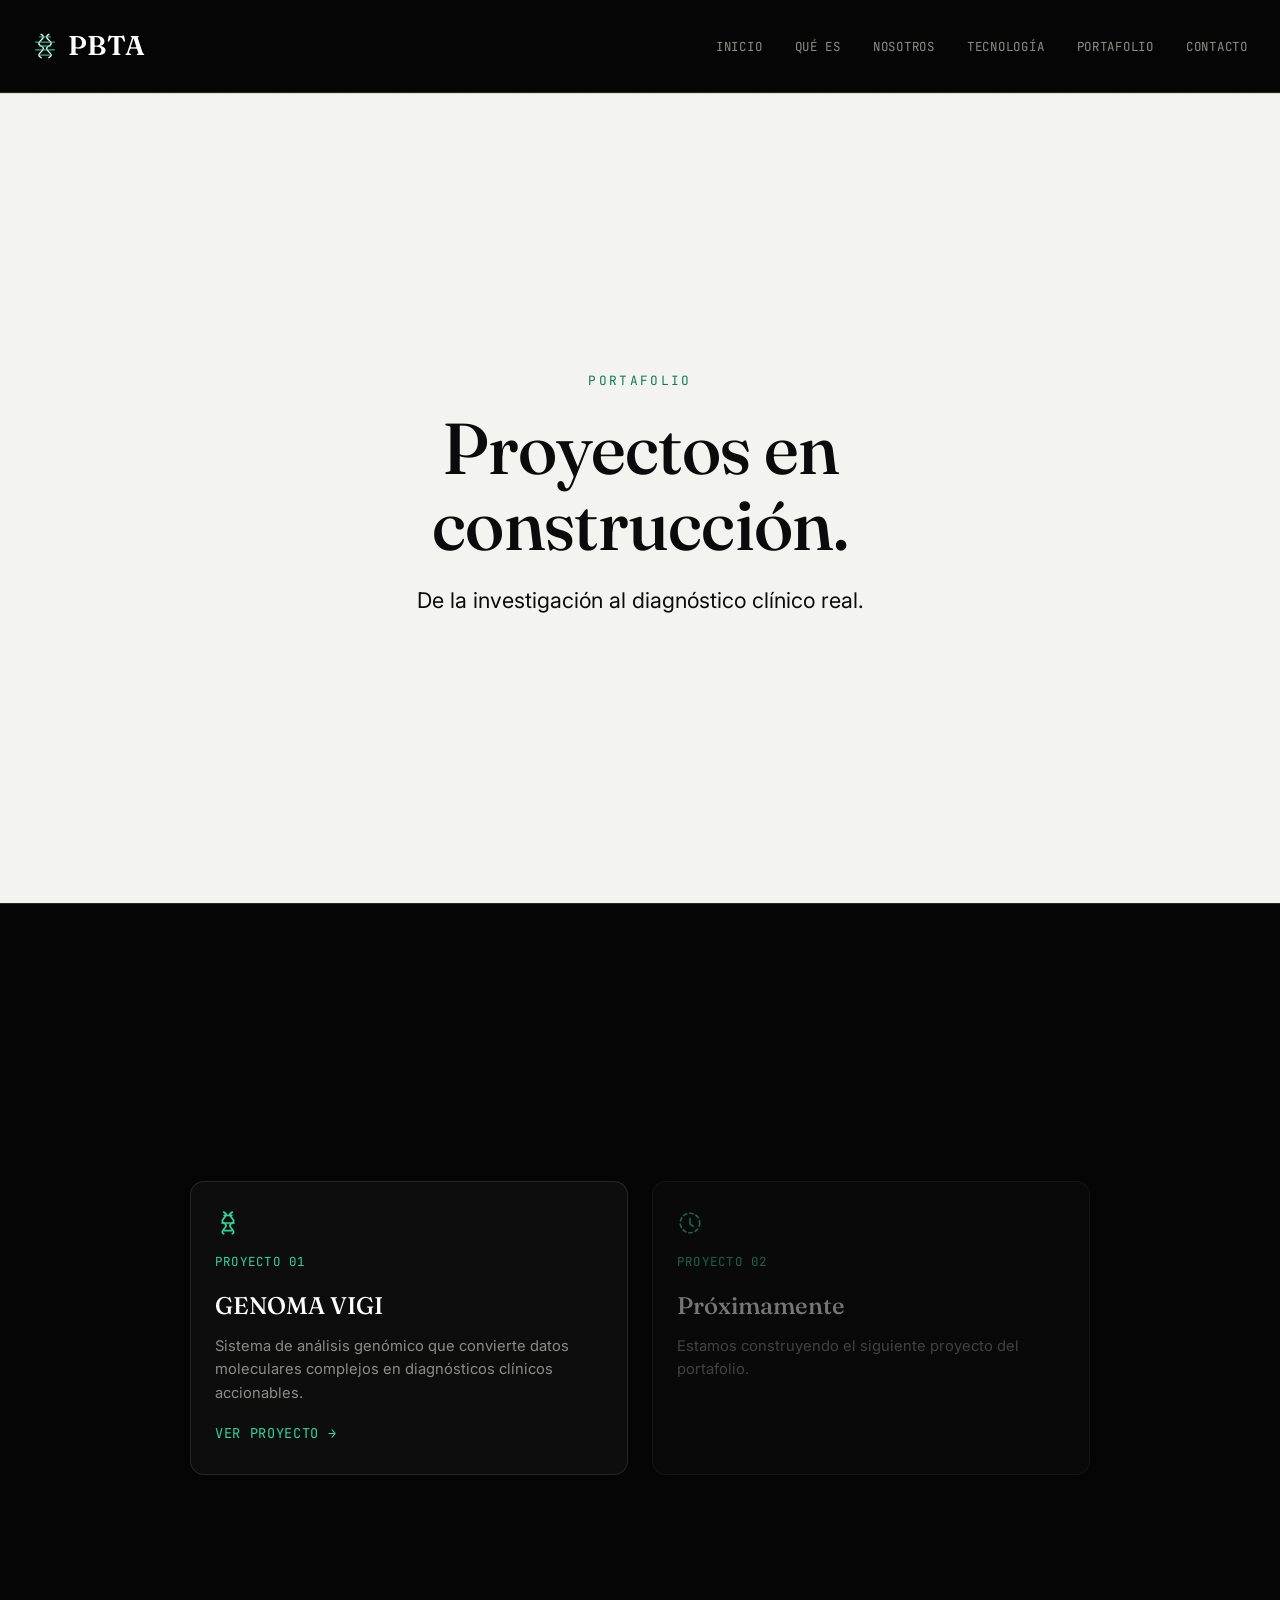
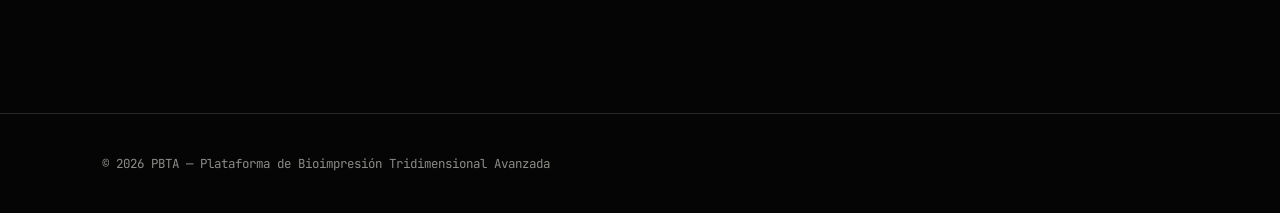
==== portafolio.html @ f03fcfa2 "VERSION 0.1.0 Se agrega el portafolio de trabajo con Genoma Vigi y se cambia la paleta de colores" ====
<!DOCTYPE html>
<html lang="es">
<head>
  <meta charset="UTF-8">
  <meta name="viewport" content="width=device-width, initial-scale=1.0">
  <title>Portafolio — PBTA</title>
  <link rel="preconnect" href="https://fonts.googleapis.com">
  <link rel="preconnect" href="https://fonts.gstatic.com" crossorigin>
  <link href="https://fonts.googleapis.com/css2?family=Fraunces:ital,opsz,wght@0,9..144,300;0,9..144,500;0,9..144,600;1,9..144,400&family=Inter:wght@400;500&family=JetBrains+Mono:wght@400;500&display=swap" rel="stylesheet">
  <link rel="stylesheet" href="style.css">
</head>
<body>

  <div class="grain" aria-hidden="true"></div>

  <!-- Encabezado / navegación -->
  <header class="site-header">
    <a href="index.html" style="text-decoration:none;">
      <div class="logo">
        <svg class="logo-mark" viewBox="0 0 40 40" xmlns="http://www.w3.org/2000/svg" aria-hidden="true">
          <path d="M14 2 C 26 8, 2 14, 14 20 C 26 26, 2 32, 14 38" class="dna-strand" />
          <path d="M26 2 C 14 8, 38 14, 26 20 C 14 26, 38 32, 26 38" class="dna-strand" />
          <line x1="11" y1="6" x2="29" y2="6" class="dna-rung" />
          <line x1="5" y1="14" x2="35" y2="14" class="dna-rung" />
          <line x1="11" y1="20" x2="29" y2="20" class="dna-rung" />
          <line x1="5" y1="26" x2="35" y2="26" class="dna-rung" />
          <line x1="11" y1="34" x2="29" y2="34" class="dna-rung" />
        </svg>
        <span>PBTA</span>
      </div>
    </a>
    <nav>
      <a href="index.html#inicio">Inicio</a>
      <a href="index.html#que-es">Qué es</a>
      <a href="index.html#nosotros">Nosotros</a>
      <a href="index.html#tecnologia">Tecnología</a>
      <a href="portafolio.html">Portafolio</a>
      <a href="index.html#contacto">Contacto</a>
    </nav>
  </header>

  <!-- Encabezado del portafolio -->
  <section class="section section-light">
    <p class="eyebrow">Portafolio</p>
    <h2>Proyectos en construcción.</h2>
    <p class="lead">De la investigación al diagnóstico clínico real.</p>
  </section>

  <!-- Menú de proyectos -->
  <section class="section">
    <div class="portfolio-menu">
      <a href="genoma-vigi.html" class="proyecto-card">
        <svg class="card-icon" viewBox="0 0 24 24" xmlns="http://www.w3.org/2000/svg" aria-hidden="true">
          <path d="M8 2 C 15 5, 3 9, 8 12 C 15 15, 3 19, 8 22" />
          <path d="M16 2 C 9 5, 21 9, 16 12 C 9 15, 21 19, 16 22" />
          <path d="M8.5 5 L15.5 5" />
          <path d="M6.5 12 L17.5 12" />
          <path d="M8.5 19 L15.5 19" />
        </svg>
        <span class="stat-label">Proyecto 01</span>
        <h3>GENOMA VIGI</h3>
        <p>Sistema de análisis genómico que convierte datos moleculares complejos en diagnósticos clínicos accionables.</p>
        <span class="card-link">Ver proyecto →</span>
      </a>
      <div class="proyecto-card proyecto-card-soon">
        <svg class="card-icon" viewBox="0 0 24 24" xmlns="http://www.w3.org/2000/svg" aria-hidden="true">
          <circle cx="12" cy="12" r="9" stroke-dasharray="3 3" />
          <path d="M12 8 L12 13 L15 15" />
        </svg>
        <span class="stat-label">Proyecto 02</span>
        <h3>Próximamente</h3>
        <p>Estamos construyendo el siguiente proyecto del portafolio.</p>
      </div>
    </div>
  </section>

  <footer class="site-footer">
    <p>&copy; 2026 PBTA — Plataforma de Bioimpresión Tridimensional Avanzada</p>
  </footer>

</body>
</html>
---- style.css ----
/* ===== Tokens de diseño ===== */
:root {
  --bg: #050505;
  --bg-2: #111111;
  --bg-light: #F3F3F0;
  --text-main: #F4F4F1;
  --text-dim: #8C8C87;
  --text-on-light: #0A0A0A;
  --text-on-light-dim: #58564F;
  --line: rgba(244, 244, 241, 0.14);
  --line-on-light: rgba(10, 10, 10, 0.12);
  --white: #FFFFFF;
  --green: #34D399;
  --green-dim: #0E7A50;

  --card-bg: rgba(255, 255, 255, 0.035);
  --card-bg-hover: rgba(255, 255, 255, 0.06);
  --card-border: rgba(255, 255, 255, 0.10);
  --card-border-hover: rgba(255, 255, 255, 0.24);
  --card-radius: 14px;

  --font-display: 'Fraunces', Georgia, serif;
  --font-body: 'Inter', -apple-system, sans-serif;
  --font-mono: 'JetBrains Mono', 'Courier New', monospace;
}

* { box-sizing: border-box; margin: 0; padding: 0; }

html { scroll-behavior: smooth; }

body {
  background: var(--bg);
  color: var(--text-main);
  font-family: var(--font-body);
  line-height: 1.6;
  position: relative;
}

/* Textura de grano, sutil, sobre toda la página */
.grain {
  position: fixed;
  inset: 0;
  z-index: 50;
  pointer-events: none;
  opacity: 0.05;
  mix-blend-mode: overlay;
  background-image: url("data:image/svg+xml,%3Csvg xmlns='http://www.w3.org/2000/svg' width='120' height='120'%3E%3Cfilter id='n'%3E%3CfeTurbulence type='fractalNoise' baseFrequency='0.9' numOctaves='2' stitchTiles='stitch'/%3E%3C/filter%3E%3Crect width='100%25' height='100%25' filter='url(%23n)'/%3E%3C/svg%3E");
}

/* ===== Header ===== */
.site-header {
  position: sticky;
  top: 0;
  z-index: 10;
  display: flex;
  justify-content: space-between;
  align-items: center;
  padding: 1.5rem 2rem;
  background: rgba(5, 5, 5, 0.75);
  backdrop-filter: blur(10px);
  border-bottom: 1px solid var(--line);
}

.logo {
  display: flex;
  align-items: center;
  gap: 0.6rem;
}

.logo span {
  font-family: var(--font-display);
  font-weight: 600;
  font-size: 1.7rem;
  letter-spacing: 0.02em;
  color: var(--white);
}

.logo-mark {
  width: 26px;
  height: 26px;
}

.logo-mark .dna-strand {
  fill: none;
  stroke: var(--white);
  stroke-width: 2;
  stroke-linecap: round;
}

.logo-mark .dna-rung {
  stroke: var(--green);
  stroke-width: 1.6;
}

.site-header nav a {
  color: var(--text-dim);
  text-decoration: none;
  margin-left: 1.75rem;
  font-family: var(--font-mono);
  font-size: 0.78rem;
  letter-spacing: 0.06em;
  text-transform: uppercase;
  transition: color 0.2s ease;
}

.site-header nav a:hover,
.site-header nav a:focus-visible {
  color: var(--green);
}

/* ===== Hero ===== */
.hero {
  position: relative;
  min-height: 100vh;
  display: flex;
  align-items: flex-end;
  overflow: hidden;
}

.hero-media {
  position: absolute;
  inset: 0;
}

.hero-photo {
  width: 100%;
  height: 100%;
  object-fit: cover;
  filter: grayscale(1) contrast(1.15) brightness(0.9);
  transition: filter 1.1s ease;
}

.hero:hover .hero-photo {
  filter: grayscale(0) contrast(1.05) brightness(0.85);
}

.hero-overlay {
  position: absolute;
  inset: 0;
  background: linear-gradient(0deg, rgba(5,5,5,0.95) 10%, rgba(5,5,5,0.55) 55%, rgba(5,5,5,0.35) 100%);
}

.hero-content {
  position: relative;
  z-index: 1;
  padding: 4rem 8vw 5rem;
  max-width: 900px;
}

.eyebrow {
  font-family: var(--font-mono);
  color: var(--text-dim);
  letter-spacing: 0.18em;
  text-transform: uppercase;
  font-size: 0.8rem;
  margin-bottom: 1.25rem;
}

.hero h1 {
  font-family: var(--font-display);
  font-style: italic;
  font-weight: 500;
  font-size: clamp(3.5rem, 13vw, 9rem);
  color: var(--white);
  line-height: 0.95;
  letter-spacing: -0.01em;
}

.hero .subtitle {
  margin-top: 1.25rem;
  font-family: var(--font-display);
  font-size: clamp(1.1rem, 2.5vw, 1.5rem);
  color: var(--text-main);
  max-width: 40ch;
}

.hero-text {
  margin-top: 1.25rem;
  color: var(--text-dim);
  max-width: 45ch;
}

.cta {
  display: inline-block;
  margin-top: 2.5rem;
  padding: 0.9rem 1.8rem;
  border: 1px solid var(--green);
  color: var(--green);
  text-decoration: none;
  font-family: var(--font-mono);
  font-size: 0.85rem;
  letter-spacing: 0.06em;
  text-transform: uppercase;
  border-radius: 999px;
  transition: background 0.2s ease, color 0.2s ease;
}

.cta:hover,
.cta:focus-visible {
  background: var(--green);
  color: var(--bg);
}

/* ===== Secciones generales (estilo Apple: pantalla completa, centradas) ===== */
.section {
  min-height: 90vh;
  display: flex;
  flex-direction: column;
  justify-content: center;
  align-items: center;
  text-align: center;
  padding: 6rem 8vw;
  max-width: 100%;
  border-top: 1px solid var(--line);
}

.section > * {
  max-width: 720px;
}

.section h2 {
  font-family: var(--font-display);
  font-weight: 500;
  color: var(--white);
  font-size: clamp(2.4rem, 6vw, 4.5rem);
  line-height: 1.05;
  margin-bottom: 1.25rem;
  letter-spacing: -0.01em;
  border-left: none;
  padding-left: 0;
}

.section p {
  color: var(--text-dim);
  max-width: 60ch;
}

.section .lead {
  font-size: clamp(1.1rem, 2vw, 1.35rem);
  color: var(--text-main);
  margin-bottom: 0.5rem;
}

.panel-link {
  display: inline-block;
  margin-top: 1.75rem;
  color: var(--green);
  text-decoration: none;
  font-size: 1.05rem;
  font-weight: 500;
  transition: opacity 0.2s ease;
}

.panel-link:hover,
.panel-link:focus-visible {
  opacity: 0.7;
}

/* Variante de fondo claro, alternando el ritmo estilo Apple */
.section-light {
  background: var(--bg-light);
  border-top: 1px solid var(--line-on-light);
}

.section-light h2 { color: var(--text-on-light); }
.section-light .lead { color: var(--text-on-light); }
.section-light p { color: var(--text-on-light-dim); }
.section-light .eyebrow { color: var(--green-dim); }

/* ===== Qué es ===== */
.que-es-section .eyebrow { margin-bottom: 0.75rem; }

/* ===== Misión, Visión y Valores ===== */
.nosotros-section {
  align-items: center;
}

.nosotros-section > .eyebrow,
.nosotros-section > h2 {
  max-width: 720px;
}

.mvv-grid {
  display: grid;
  grid-template-columns: repeat(auto-fit, minmax(240px, 1fr));
  gap: 1.5rem;
  margin-top: 2.5rem;
  max-width: 1000px;
  width: 100%;
  text-align: left;
}

.mvv-card {
  border: 1px solid var(--card-border);
  background: var(--card-bg);
  border-radius: var(--card-radius);
  padding: 1.75rem 1.5rem;
  transition: border-color 0.2s ease, background 0.2s ease, transform 0.2s ease;
}

.mvv-card:hover {
  border-color: var(--card-border-hover);
  background: var(--card-bg-hover);
  transform: translateY(-2px);
}

.card-icon {
  width: 26px;
  height: 26px;
  stroke: var(--green);
  fill: none;
  stroke-width: 1.6;
  stroke-linecap: round;
  stroke-linejoin: round;
  display: block;
  margin-bottom: 1rem;
}

.mvv-label {
  display: block;
  font-family: var(--font-mono);
  color: var(--green);
  font-size: 0.78rem;
  letter-spacing: 0.1em;
  text-transform: uppercase;
  margin-bottom: 0.9rem;
}

.mvv-card p {
  color: var(--text-main);
  font-size: 0.95rem;
}

.mvv-values {
  list-style: none;
  display: flex;
  flex-direction: column;
  gap: 0.6rem;
}

.mvv-values li {
  color: var(--text-main);
  font-size: 0.95rem;
  padding-left: 1rem;
  position: relative;
}

.mvv-values li::before {
  content: '';
  position: absolute;
  left: 0;
  top: 0.55rem;
  width: 5px;
  height: 5px;
  background: var(--green);
  border-radius: 50%;
}

/* ===== Tecnología: capas + foto resultado ===== */
.tecnologia-section {
  flex-direction: row;
  align-items: center;
  text-align: left;
  gap: 4rem;
  flex-wrap: wrap;
}

.tecnologia-text {
  flex: 1 1 340px;
  max-width: 480px;
}

.layers {
  list-style: none;
  display: flex;
  flex-direction: column;
  gap: 0.75rem;
  margin-top: 2rem;
}

.layers li {
  border-left: 2px solid var(--line);
  padding: 0.9rem 0 0.9rem 1.25rem;
  display: flex;
  flex-direction: row;
  align-items: flex-start;
  gap: 0.9rem;
  transition: border-color 0.2s ease;
}

.layer-icon {
  width: 22px;
  height: 22px;
  stroke: var(--green);
  fill: none;
  stroke-width: 1.6;
  stroke-linecap: round;
  stroke-linejoin: round;
  flex-shrink: 0;
  margin-top: 2px;
}

.layer-text {
  display: flex;
  flex-direction: column;
  gap: 0.25rem;
}

.layers li:hover {
  border-left-color: var(--green);
}

.layers li strong {
  font-family: var(--font-mono);
  color: var(--green);
  font-size: 0.9rem;
  letter-spacing: 0.02em;
}

.layers li span {
  color: var(--text-dim);
  font-size: 0.9rem;
}

.result-photo {
  flex: 1 1 320px;
  max-width: 420px;
}

.result-photo img {
  width: 100%;
  display: block;
  filter: grayscale(1) contrast(1.1);
  transition: filter 1.1s ease;
}

.result-photo:hover img {
  filter: grayscale(0) contrast(1.05);
}

.result-photo figcaption {
  margin-top: 0.75rem;
  font-family: var(--font-mono);
  font-size: 0.78rem;
  letter-spacing: 0.05em;
  text-transform: uppercase;
  color: var(--text-dim);
}

/* ===== Portafolio (teaser en index) ===== */
.portafolio-teaser > * {
  max-width: 620px;
}

.back-link {
  margin-top: 0;
  margin-bottom: 2rem;
  align-self: flex-start;
}

/* ===== Menú de proyectos (portafolio.html) ===== */
.portfolio-menu {
  display: grid;
  grid-template-columns: repeat(auto-fit, minmax(260px, 1fr));
  gap: 1.5rem;
  margin-top: 2.5rem;
  max-width: 900px;
  width: 100%;
  text-align: left;
}

.proyecto-card {
  display: block;
  text-decoration: none;
  color: inherit;
  border: 1px solid var(--card-border);
  background: var(--card-bg);
  border-radius: var(--card-radius);
  padding: 1.75rem 1.5rem;
  transition: border-color 0.2s ease, background 0.2s ease, transform 0.2s ease;
}

.proyecto-card:hover,
.proyecto-card:focus-visible {
  border-color: var(--card-border-hover);
  background: var(--card-bg-hover);
  transform: translateY(-3px);
}

.proyecto-card .stat-label {
  display: block;
  font-family: var(--font-mono);
  color: var(--green);
  font-size: 0.78rem;
  letter-spacing: 0.1em;
  text-transform: uppercase;
  margin-bottom: 0.9rem;
}

.proyecto-card h3 {
  font-family: var(--font-display);
  font-weight: 500;
  font-size: 1.5rem;
  color: var(--white);
  margin-bottom: 0.6rem;
}

.proyecto-card p {
  color: var(--text-dim);
  font-size: 0.92rem;
}

.proyecto-card .card-link {
  display: inline-block;
  margin-top: 1.1rem;
  color: var(--green);
  font-size: 0.85rem;
  font-family: var(--font-mono);
  text-transform: uppercase;
  letter-spacing: 0.05em;
}

.proyecto-card-soon {
  opacity: 0.45;
  cursor: default;
}

.proyecto-card-soon:hover {
  border-color: var(--card-border);
  background: var(--card-bg);
  transform: none;
}

/* ===== Detalle de proyecto de portafolio (usado en páginas como genoma-vigi.html) ===== */
.portfolio-body {
  margin-top: 0.5rem;
  text-align: left;
}

.portfolio-stats {
  display: grid;
  grid-template-columns: repeat(auto-fit, minmax(200px, 1fr));
  gap: 1.5rem;
  margin-top: 2.5rem;
  max-width: 900px;
  width: 100%;
  text-align: left;
}

.portfolio-stat {
  border: 1px solid var(--card-border);
  background: var(--card-bg);
  border-radius: var(--card-radius);
  padding: 1.5rem 1.35rem;
  transition: border-color 0.2s ease, background 0.2s ease, transform 0.2s ease;
}

.portfolio-stat:hover {
  border-color: var(--card-border-hover);
  background: var(--card-bg-hover);
  transform: translateY(-2px);
}

.portfolio-stat .stat-label {
  display: block;
  font-family: var(--font-mono);
  color: var(--green);
  font-size: 0.78rem;
  letter-spacing: 0.1em;
  text-transform: uppercase;
  margin-bottom: 0.75rem;
}

.portfolio-stat p {
  color: var(--text-main);
  font-size: 0.92rem;
}

/* ===== Contacto ===== */
.contact-links {
  display: flex;
  flex-direction: column;
  gap: 0.5rem;
  align-items: center;
}

/* ===== Footer ===== */
.site-footer {
  padding: 2.5rem 8vw;
  border-top: 1px solid var(--line);
  color: var(--text-dim);
  font-family: var(--font-mono);
  font-size: 0.78rem;
}

/* ===== Accesibilidad ===== */
a:focus-visible,
button:focus-visible {
  outline: 2px solid var(--white);
  outline-offset: 3px;
}

@media (prefers-reduced-motion: reduce) {
  .hero-photo, .result-photo img { transition: none; }
}

/* ===== Responsive ===== */
@media (max-width: 640px) {
  .site-header {
    padding: 1rem 1.25rem;
    flex-wrap: wrap;
    gap: 0.5rem;
  }
  .site-header nav a {
    margin-left: 0;
    margin-right: 1rem;
  }
  .hero-content, .section, .site-footer {
    padding-left: 6vw;
    padding-right: 6vw;
  }
  .hero:hover .hero-photo,
  .result-photo:hover img {
    filter: grayscale(1) contrast(1.1);
  }
}
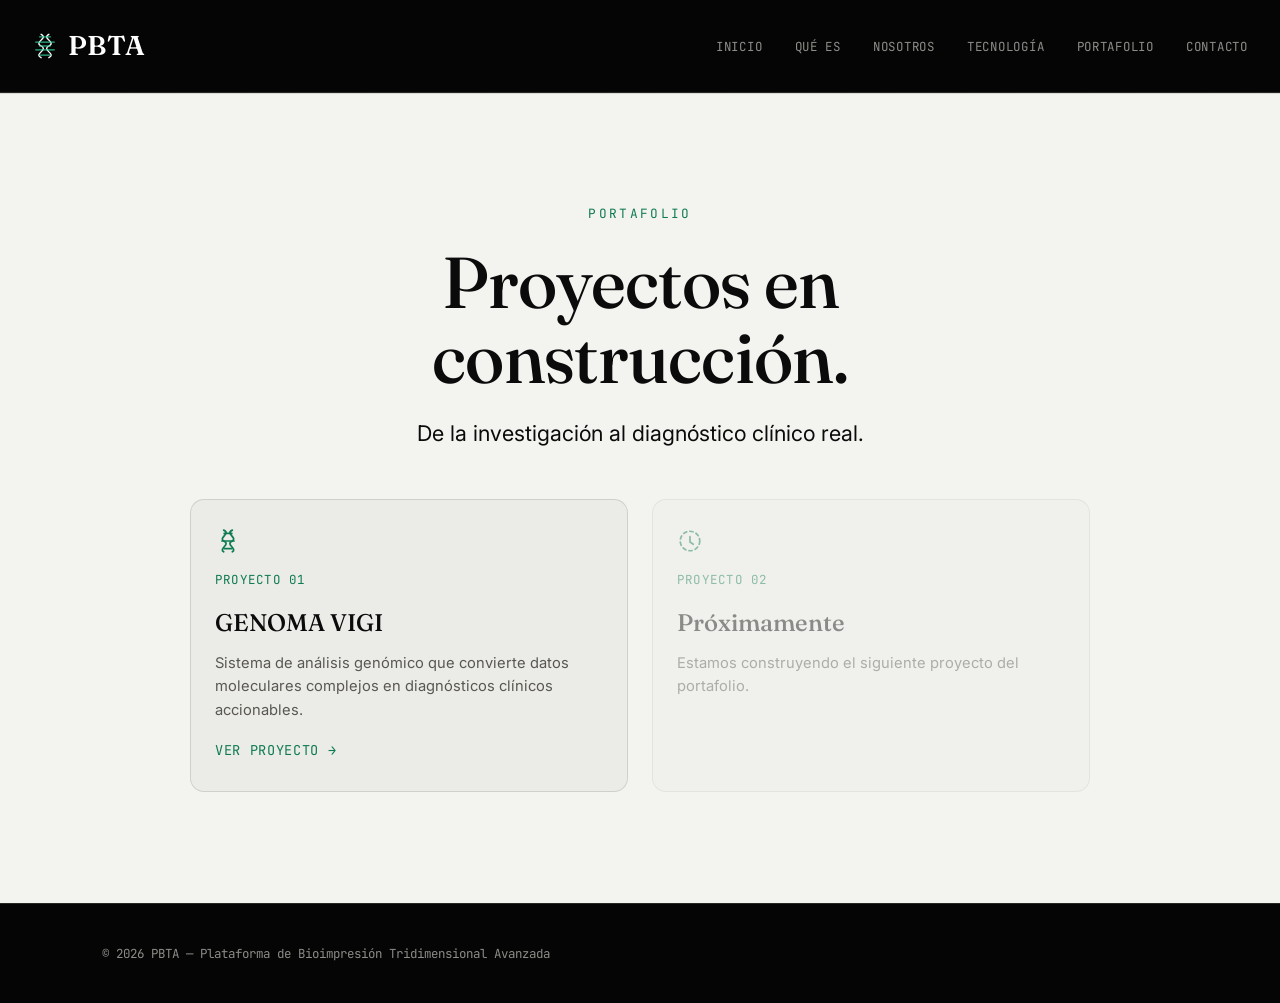
==== commit 7ce2b14f: "0.1.1 Cambio de la posición de proyectos en el portafolio" ====
--- a/portafolio.html
+++ b/portafolio.html
@@ -39,15 +39,11 @@
     </nav>
   </header>
 
-  <!-- Encabezado del portafolio -->
+  <!-- Portafolio -->
   <section class="section section-light">
     <p class="eyebrow">Portafolio</p>
     <h2>Proyectos en construcción.</h2>
     <p class="lead">De la investigación al diagnóstico clínico real.</p>
-  </section>
-
-  <!-- Menú de proyectos -->
-  <section class="section">
     <div class="portfolio-menu">
       <a href="genoma-vigi.html" class="proyecto-card">
         <svg class="card-icon" viewBox="0 0 24 24" xmlns="http://www.w3.org/2000/svg" aria-hidden="true">
--- a/style.css
+++ b/style.css
@@ -529,6 +529,35 @@
   border-color: var(--card-border);
   background: var(--card-bg);
   transform: none;
+}
+
+/* Variante clara: cuando el menú de proyectos va sobre section-light */
+.section-light .proyecto-card {
+  border-color: var(--line-on-light);
+  background: rgba(10, 10, 10, 0.03);
+}
+
+.section-light .proyecto-card:hover,
+.section-light .proyecto-card:focus-visible {
+  border-color: rgba(10, 10, 10, 0.28);
+  background: rgba(10, 10, 10, 0.06);
+}
+
+.section-light .proyecto-card h3 {
+  color: var(--text-on-light);
+}
+
+.section-light .proyecto-card p {
+  color: var(--text-on-light-dim);
+}
+
+.section-light .proyecto-card .stat-label,
+.section-light .proyecto-card .card-link {
+  color: var(--green-dim);
+}
+
+.section-light .card-icon {
+  stroke: var(--green-dim);
 }
 
 /* ===== Detalle de proyecto de portafolio (usado en páginas como genoma-vigi.html) ===== */
